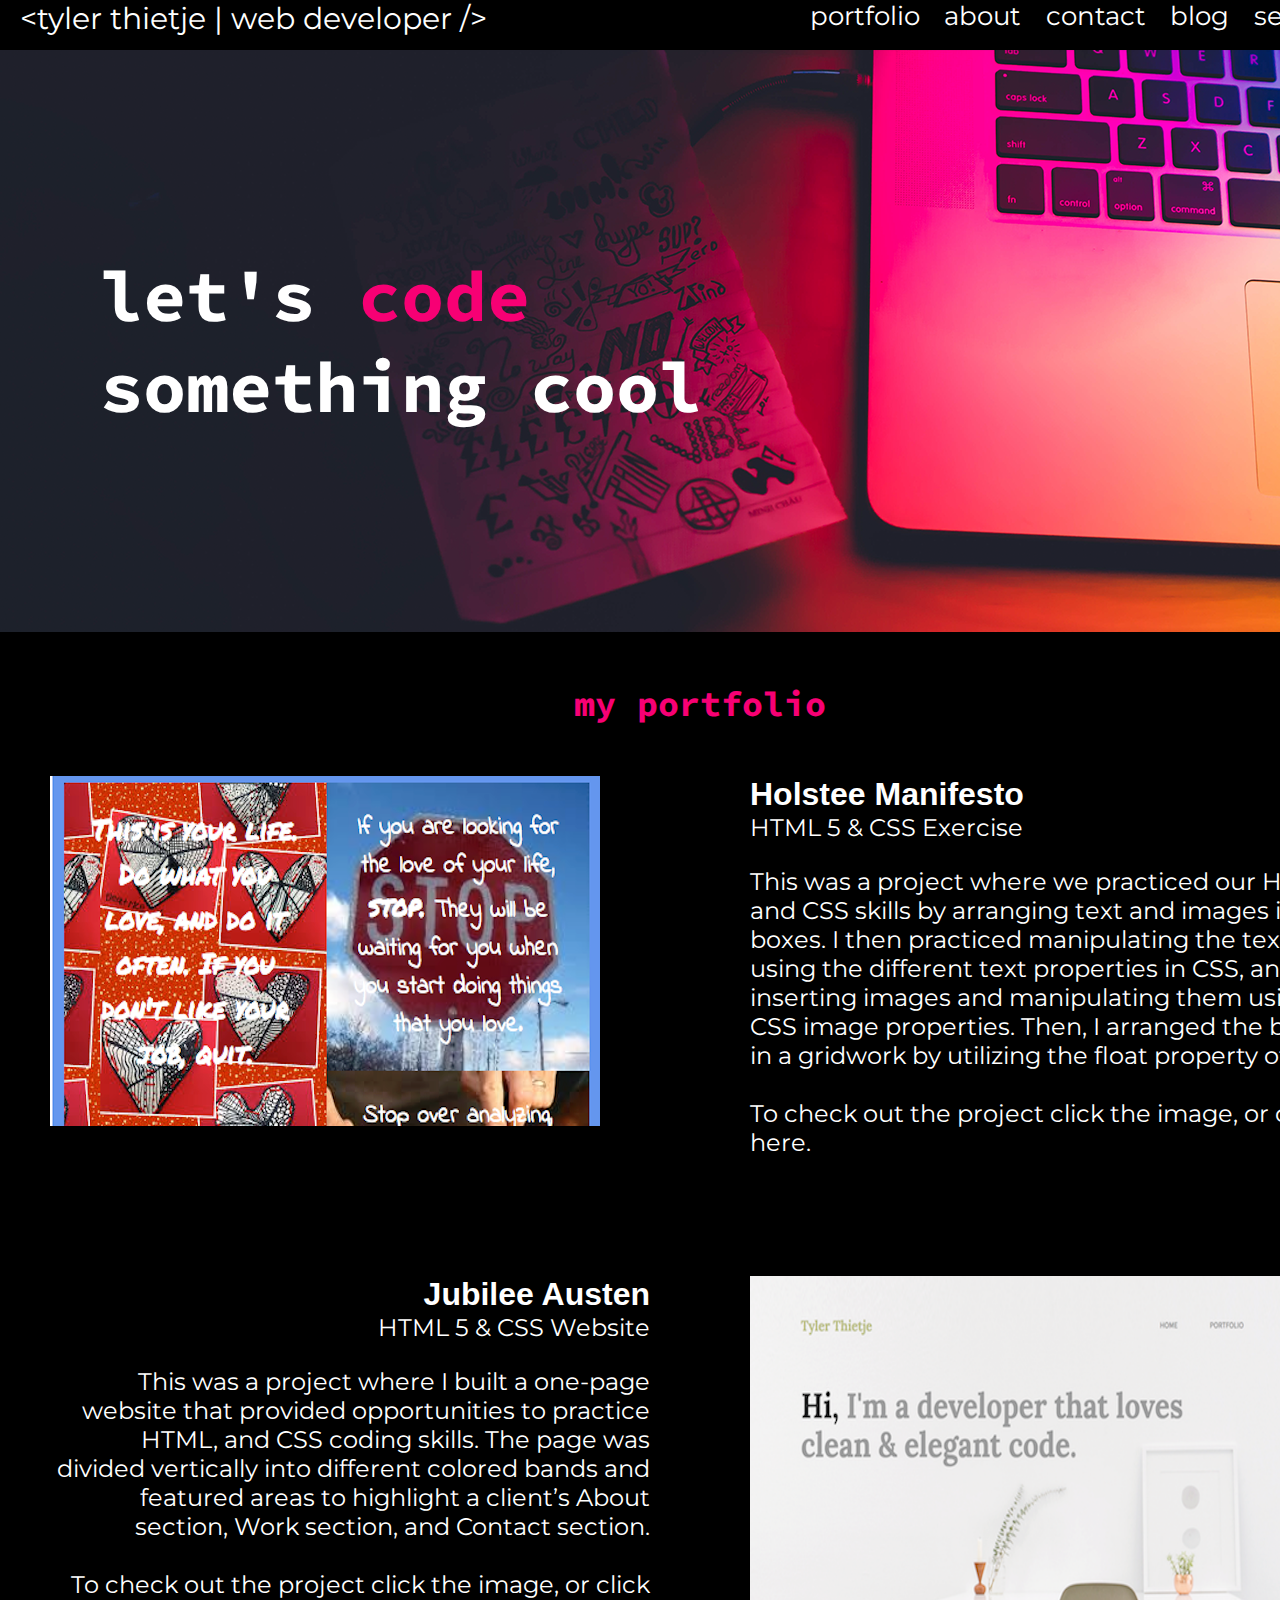
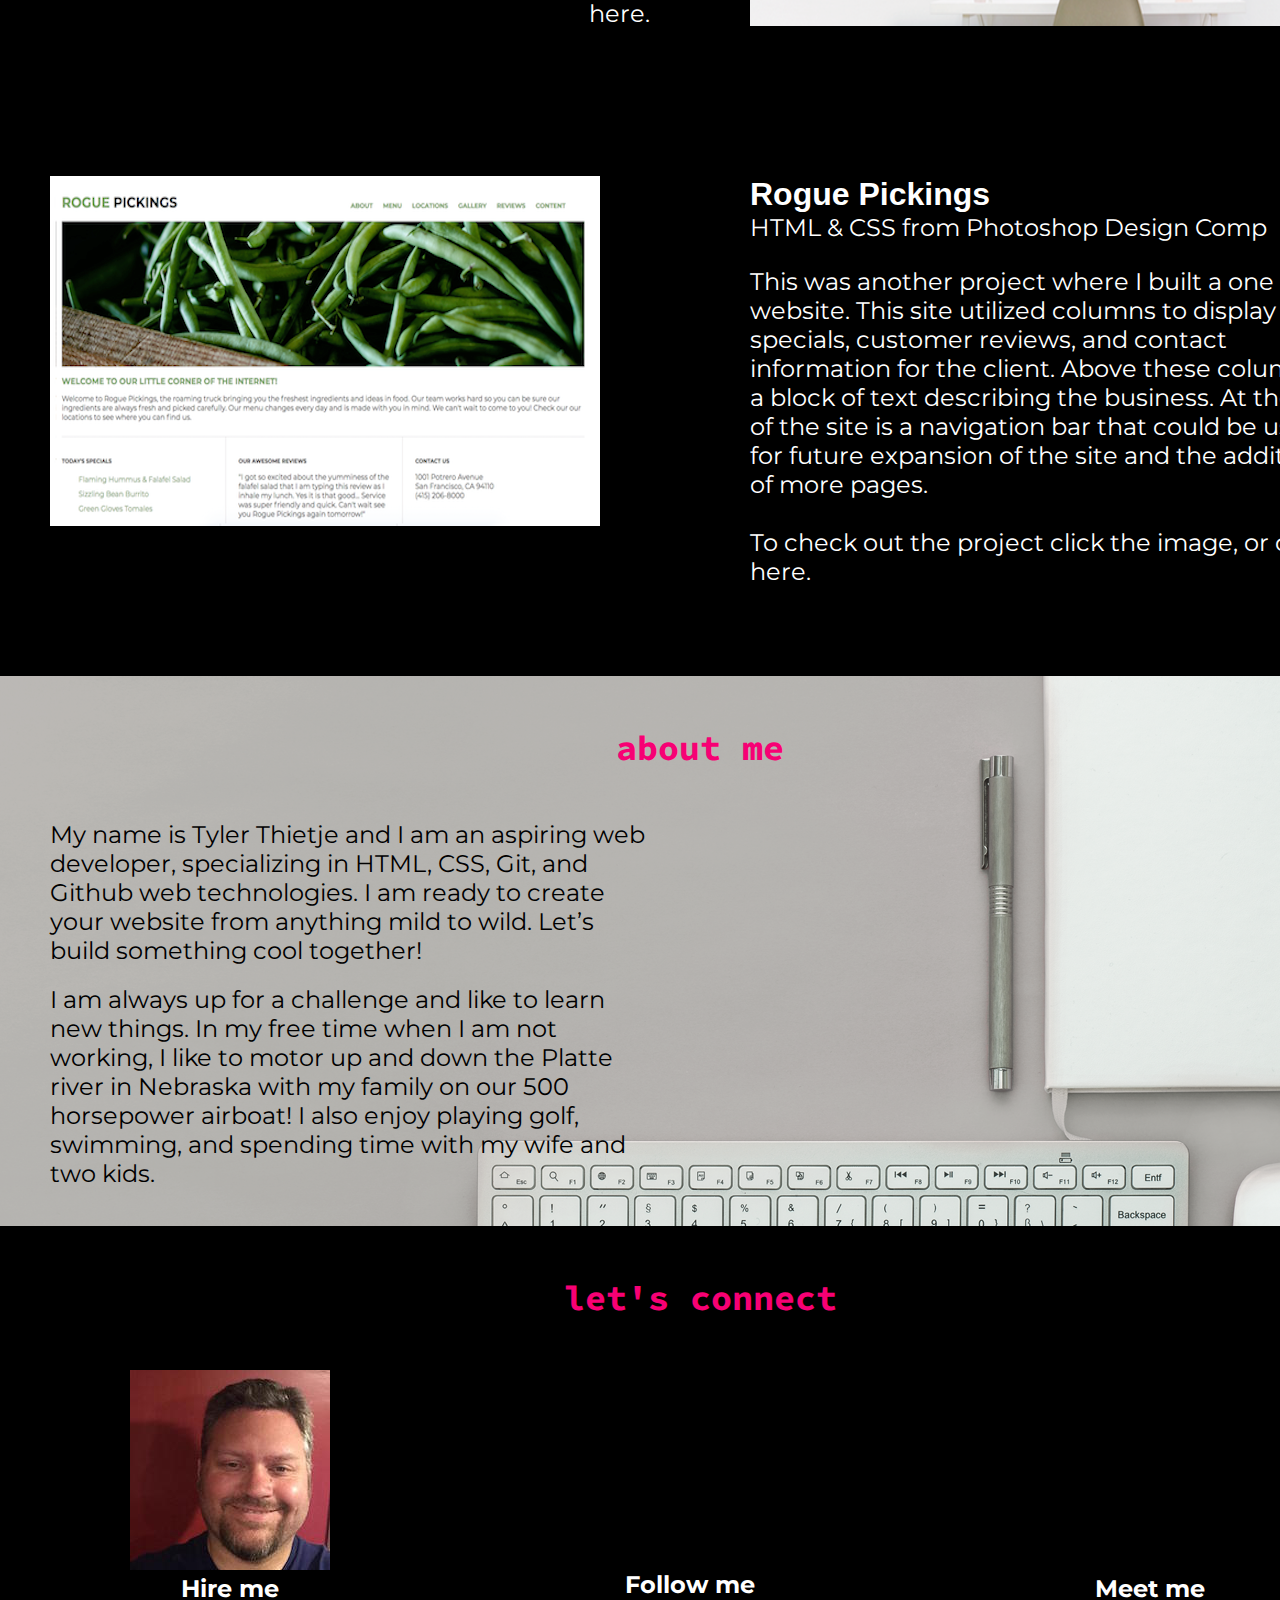
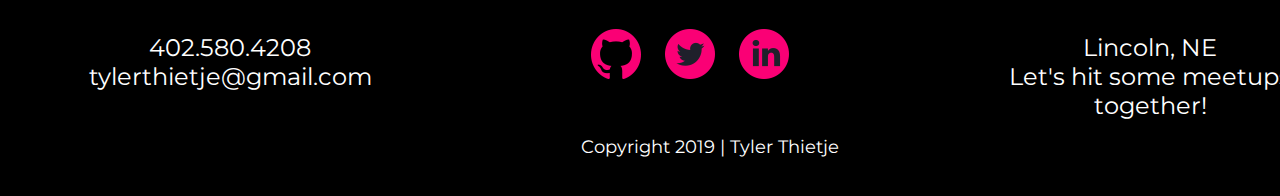
==== index.html @ 161c0b80 "initial commit of website files" ====
<!doctype html>
<html lang="en">
    <head>
    	<meta charset="utf-8">
    	<link rel="stylesheet" href="css/main.css">
    	<link rel="stylesheet" href="css/normalize.css">
    	<link href="https://fonts.googleapis.com/css?family=Montserrat:400,700|Source+Code+Pro:400,600&display=swap" rel="stylesheet">
        <title>Tyler Thietje, Web Developer</title>
    </head>
    <body>

<!--============== HEADER =====================-->
    
    	<header class="full-width">
    		<nav>
    			<div id="nav-name" class="half-width">
    			<p class="nav">&#60;tyler thietje | web developer /&#62;</p>
    			</div>
    			<div id="nav" class="half-width">
    				<ul>
    					<li><a href="#work">portfolio</a></li>
    					<li><a href="#about">about</a></li>
    					<li><a href="#contact">contact</a></li>
    					<li><a href="blog/index.html">blog</a></li>
    					<li><a href="services/index.html" target="_blank">services</a></li>
    				</ul>
    			</div>
    		</nav>
    		<h1 id="header">let's <span>code</span><br> something cool</h1>
    	</header>

<!--=============== MAIN ======================-->

    	<main>
	    	<section id="work" class="full-width">
			
			<!-- This section lists examples of projects that I have worked on in my classes up to this point in time.-->	    		
	    		<h2>my portfolio</h2>
	    			<article class="example">
	    				<div class="image">
	    					<div class="half-width">
	    					<a href="https://tylerthietje.github.io/holstee-manifesto/" target="_blank"><img src="img/holstee-manifesto.png" alt="holstee-manifesto"></a>
	    					</div>
	    				</div>
	    			<div class="text">
	    				<div class="half-width">
	    					<h4>Holstee Manifesto</h4>
	    					<p class="skills">HTML 5 & CSS Exercise</p>
	    					<p>This was a project where we  practiced our HTML and CSS skills by arranging text and images in boxes. I then practiced manipulating the text using the different text properties in CSS, and inserting images and manipulating them using CSS image properties. Then, I arranged the boxes in a gridwork by utilizing the float property of CSS.	
							<br><br>To check out the project click the image, or click <a href="https://tylerthietje.github.io/holstee-manifesto/" target="_blank">here</a>.</p>
	    					</div>
	    				</div>
	    			</article>
	    			<article class="example">
	    				<div class="text">
	    					<div class="half-width" id="jubilee-austen">
	    						<h4>Jubilee Austen</h4>
	    						<p class="skills">HTML 5 & CSS Website</p>
	    						<p>This was a project where I built a one-page website that provided opportunities to practice HTML, and CSS coding skills. The page was divided vertically into different colored bands and featured areas to highlight a client’s About section, Work section, and Contact section.
	    						<br><br>To check out the project click the image, or click <a href="https://tylerthietje.github.io/jubilee-austen/" target="_blank">here</a>.</p>
	    					</div>
	    				</div>
	    				<div class="image">
	    					<div class="half-width">
	    					<a href="https://tylerthietje.github.io/jubilee-austen/" target="_blank"><img src="img/jubilee-austen.png" alt="jubilee-austen"></a>
	    					</div>
	    				</div> 
	    			</article>   		
	    			<article class="example">	
	    				<div class="image">
	    					<div class="half-width">
	    					<a href="https://tylerthietje.github.io/rogue-pickings/" target="_blank"><img src="img/rogue-pickings.png" alt="rogue-pickings"></a>
	    					</div>
	    				</div>
	    				<div class="text">
	    					<div class="half-width">
	    						<h4>Rogue Pickings</h4>
	    						<p class="skills">HTML & CSS from Photoshop Design Comp</p>
	    						<p>This was another project where I built a one page website. This site utilized columns to display daily specials, customer reviews, and contact information for the client. Above these columns is a block of text describing the business.  At the top of the site is a navigation bar that could be used for future expansion of the site and the addition of more pages.
	    						<br><br>To check out the project click the image, or click <a href="https://tylerthietje.github.io/rogue-pickings/" target="_blank">here</a>.</p>
	    					</div>
	    				</div>
	    			</article>	
	    	</section>

	    	<section id="about">

	    	<!-- This section tells about my skills that I have learned and a little about me personally.-->

	    		<h2>about me</h2>
	    		<div class="half-width">
	    			<p class="about">My name is Tyler Thietje and I am an aspiring web developer, specializing in HTML, CSS, Git, and Github web technologies. I am ready to create your website from anything mild to wild. Let’s build	 something cool together!</p>

	    			<p class="about">I am always up for a challenge and like to learn new things. In my free time when I am not working, I like to motor up and down the Platte river in Nebraska with my family on our 500 horsepower airboat! I also enjoy playing golf, swimming, and spending time with my wife and two kids.</p>
    			</div>
	    	</section>

	    	<section id="contact" class="full-width">

	    		<!-- This section lists ways that the visitor/customer can contact me, follow me on social media, as well as displaying a picture of me.-->

	    		<h2>let's connect</h2>
	    		<div class="third-width">
	    			<img src="img/headshot.jpeg" alt="headshot">
	    			<p class="bold">Hire me</p>
	    			<p>402.580.4208<br>
	    			tylerthietje@gmail.com</p>
	    			
	    		</div>
	    		<div class="third-width">
	    			<p id="contact-me" class="bold">Follow me</p>
	    			<ul class="contact">
	    				<li><a href="http://www.github.com/tylerthietje" target="_blank"><img class="contact" src="img/github.png" alt="Github"></a></li>
	    				<li><a href="http://www.twitter.com" target="_blank"><img class="contact" src="img/twitter.png" alt="Twitter"></a></li>
	    				<li><a href="https://www.linkedin.com/in/tyler-thietje/" target="_blank"><img class="contact" src="img/linkdin.png" alt="Linkdin"></a></li>
	    			</ul>
	    			
	    		</div>
	    		<div class="third-width">
	    			<iframe src="https://www.google.com/maps/embed?pb=!1m14!1m12!1m3!1d48341.847892931575!2d-96.67450509999999!3d40.7759783!2m3!1f0!2f0!3f0!3m2!1i1024!2i768!4f13.1!5e0!3m2!1sen!2sus!4v1575260632093!5m2!1sen!2sus" width="200" height="200" frameborder="0" style="border:0;" allowfullscreen=""></iframe>
	    			<p class="bold">Meet me</p>
	    			<p>Lincoln, NE <br>
	    			Let's hit some meetups together!</p>	    			
	    		</div>
	    	</section>
	    </main>

	    <!--================ FOOTER ================-->

    	<footer class="full-width">
    		<p id="footer">Copyright 2019 | Tyler Thietje</p>
    	</footer>

    </body>
</html>
---- css/main.css ----
/**********BODY**********/
body{
	color: black;
	margin: 0;
	width: 1400px;
}

p {
	color: white;
	font-family: 'Montserrat', sans-serif;
	font-size: 24px;
	margin: 0 50px;
}

p.skills {
	margin: 0px 50px 25px 50px;
}

h1 {
	font-family: 'Source Code Pro', semi-bold;
	font-size: 72px;
}

h2 {
	color: #f70074;
	font-family: 'Source Code Pro', semi-bold;
	font-size: 35px;
	margin: 0px;
	padding: 50px;
	text-align: center;
}

h4 {
	font-family: 'Montserrat', sans-serif,;
	font-size: 32px;
	color: white;
	margin: 0 50px;
}

/**********GRID**********/

.full-width {
	width: 1400px;
}

.half-width {
	width: 50%;
	float: left;
	height: auto;
}

.third-width {
	width: 460px;
	float: left;
	text-align: center;
}

/**********HEADER**********/

nav {
	height: 50px;
	background-color: black;
	padding: 0px;
	margin: 0px;

}

h1#header {
	background-image: url("../img/hero-background.png");
	clear: both;
	color: white;
	font-size: 72px;
	margin: 0px;
	padding: 200px 100px;
}

p.nav {
	font-family: 'Montserrat', sans-serif;
	font-size: 30px;
	color: white;
	padding: 0px 20px;
	margin: 0;
}

header h1 span {
	color: #f70074;
}

li {
	color: white;
	list-style: none;
	padding: 0px 10px;
	margin: 0px;
	display: inline;
	font-size: 26px;
	font-family: 'Montserrat', sans-serif;
}

ul {
	padding-left: 100px;
	margin: 0px;
}

a {
	text-decoration: none;
	color: white;
}


/**********WORK**********/

#work {
	height: 100%;
	background-color: black;
}

article.example {
	height: 500px;
}

div#jubilee-austen {
	text-align: right;
}

img {
	margin: 0 50px;
}


/**********ABOUT ME**********/

#about {
	background-image: url("../img/about-me.png");
	height: 550px;
	clear: both;
}

p.about {
	color: black;
	margin: 0 50px 20px 50px;
}

/**********CONTACT**********/

#contact {
	background-color: black;
	height: 500px;
}

img.contact {
	margin: 0px;
}

ul.contact {
	padding: 0px;
}

p#contact-me {
	padding-top: 200px;
}

p.bold {
	font-weight: bold;
	padding-bottom: 30px;
}

/**********FOOTER**********/

footer {
	background-color: black;
	height: 50px;
	width: 1400px;
	text-align: center;
	padding: 10px;
}

p#footer {
	font-size: 18px;
}


/*+++++++++++++++++++++++++++++++++++++++

               BLOG PAGE

++++++++++++++++++++++++++++++++++++++++*/

/********HEADER**********/



/**********MAIN**********/




/**********ARTICLE*********/

body#blog {
	background-color: #353A47;
	width: 1400px;
}

h1.blog {
	color: #f70074;
	margin: 20px 0px 0px 50px;
}

h5.blog {
	color: white;
	margin: 0px 0px 20px 50px;
}

img.blog {
	margin-bottom: 20px;
}

p.blog {
	font-size: 18px;
	margin-bottom: 75px;
}

/**********FOOOTER*******/






/*+++++++++++++++++++++++++++++++++++++++++

              SERVICES PAGE

+++++++++++++++++++++++++++++++++++++++++**/

/********HEADER**********/

body#services {
	background-color: #353A47;
}

h1#services , h3.services {
	color: #f70074;
	margin-left: 50px;

}


/**********MAIN**********/




/**********SECTION*********/



/**********FOOOTER*******/
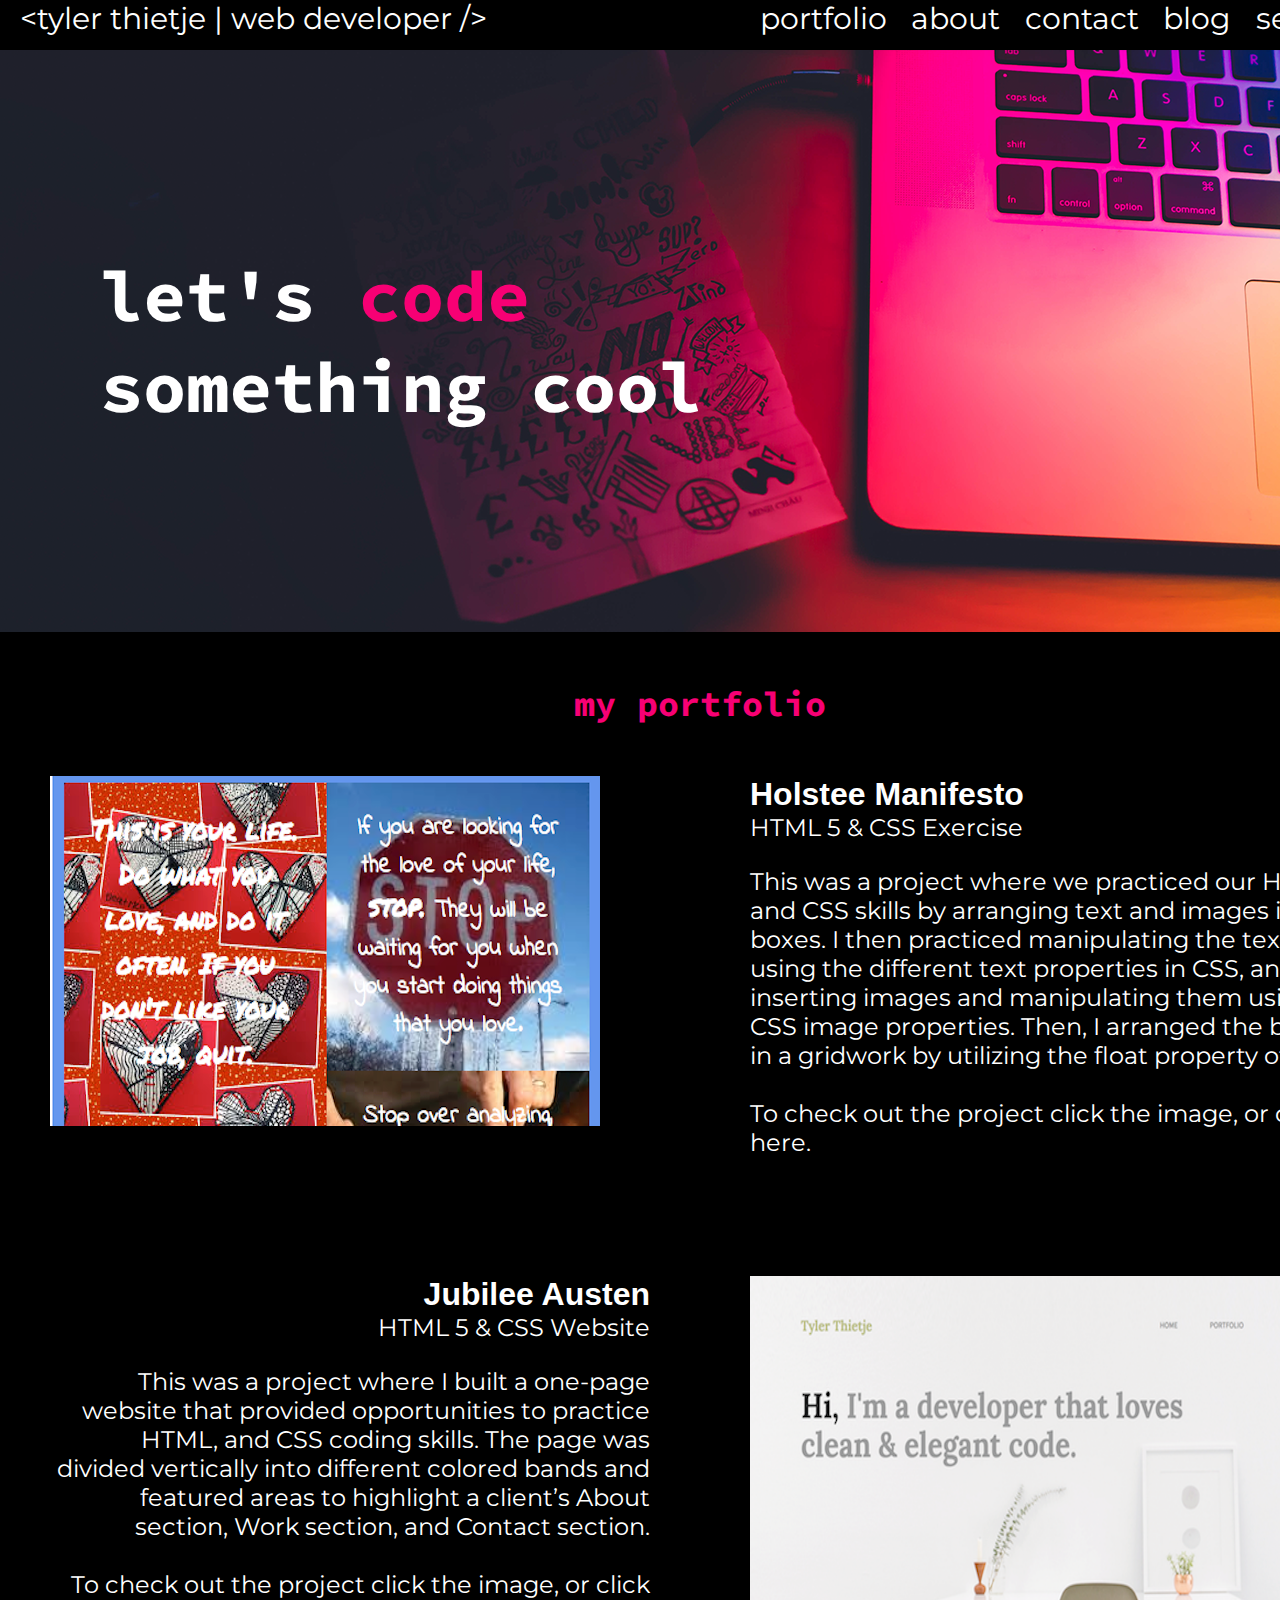
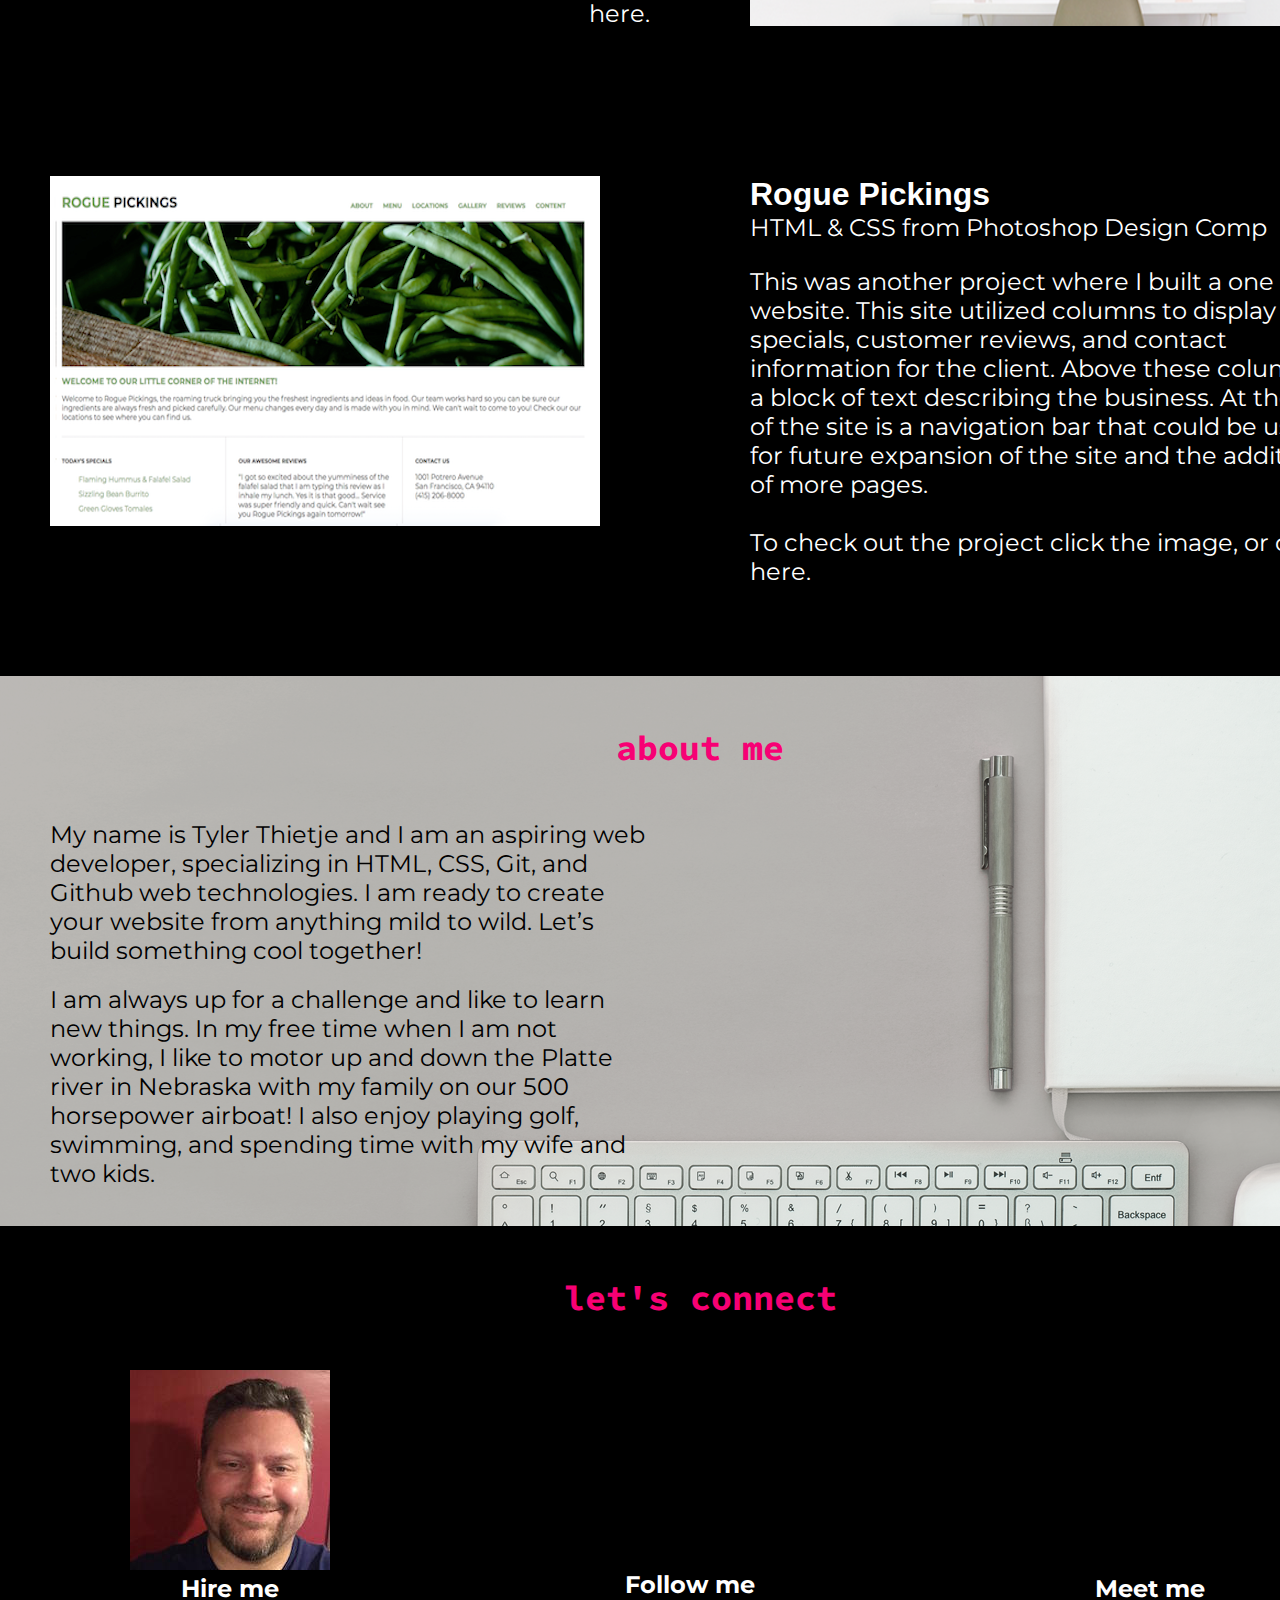
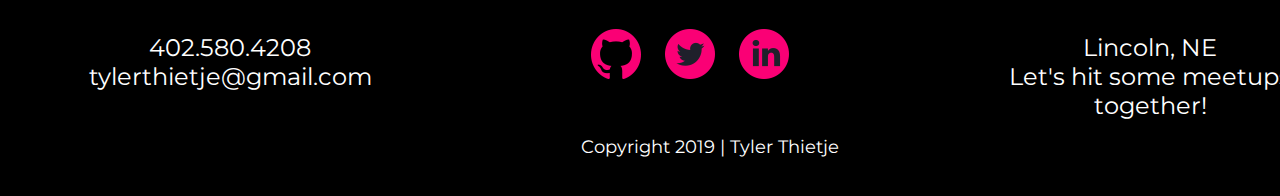
==== commit f1474f66: "added _blank to blog nav link" ====
--- a/index.html
+++ b/index.html
@@ -21,7 +21,7 @@
     					<li><a href="#work">portfolio</a></li>
     					<li><a href="#about">about</a></li>
     					<li><a href="#contact">contact</a></li>
-    					<li><a href="blog/index.html">blog</a></li>
+    					<li><a href="blog/index.html" target="_blank">blog</a></li>
     					<li><a href="services/index.html" target="_blank">services</a></li>
     				</ul>
     			</div>
--- a/css/main.css
+++ b/css/main.css
@@ -92,12 +92,12 @@
 	padding: 0px 10px;
 	margin: 0px;
 	display: inline;
-	font-size: 26px;
+	font-size: 30px;
 	font-family: 'Montserrat', sans-serif;
 }
 
 ul {
-	padding-left: 100px;
+	padding-left: 50px;
 	margin: 0px;
 }
 
@@ -185,6 +185,12 @@
 
 ++++++++++++++++++++++++++++++++++++++++*/
 
+body#blog {
+	background-color: black;
+	margin: 0px;
+	width: 1400px;
+}
+
 /********HEADER**********/
 
 
@@ -196,28 +202,18 @@
 
 /**********ARTICLE*********/
 
-body#blog {
-	background-color: #353A47;
-	width: 1400px;
-}
-
 h1.blog {
 	color: #f70074;
-	margin: 20px 0px 0px 50px;
+	margin: 20px 0 0 50px;
 }
 
 h5.blog {
 	color: white;
-	margin: 0px 0px 20px 50px;
-}
-
-img.blog {
-	margin-bottom: 20px;
+	margin: 0 0 20px 50px;
 }
 
 p.blog {
-	font-size: 18px;
-	margin-bottom: 75px;
+	margin-bottom: 100px;
 }
 
 /**********FOOOTER*******/
@@ -235,21 +231,29 @@
 
 /********HEADER**********/
 
+h1#services {
+	color: #f70074;
+	margin: 50px;
+}
+
+ul.services {
+	color: white;
+	margin: 50px;
+	height: 400px;
+}
+
+li.services {
+	display: block;
+	font-size: 24px;
+	list-style-type: circle;
+}
+
+
+/**********MAIN**********/
+
 body#services {
-	background-color: #353A47;
-}
-
-h1#services , h3.services {
-	color: #f70074;
-	margin-left: 50px;
-
-}
-
-
-/**********MAIN**********/
-
-
-
+	background-color: black;
+}
 
 /**********SECTION*********/
 
